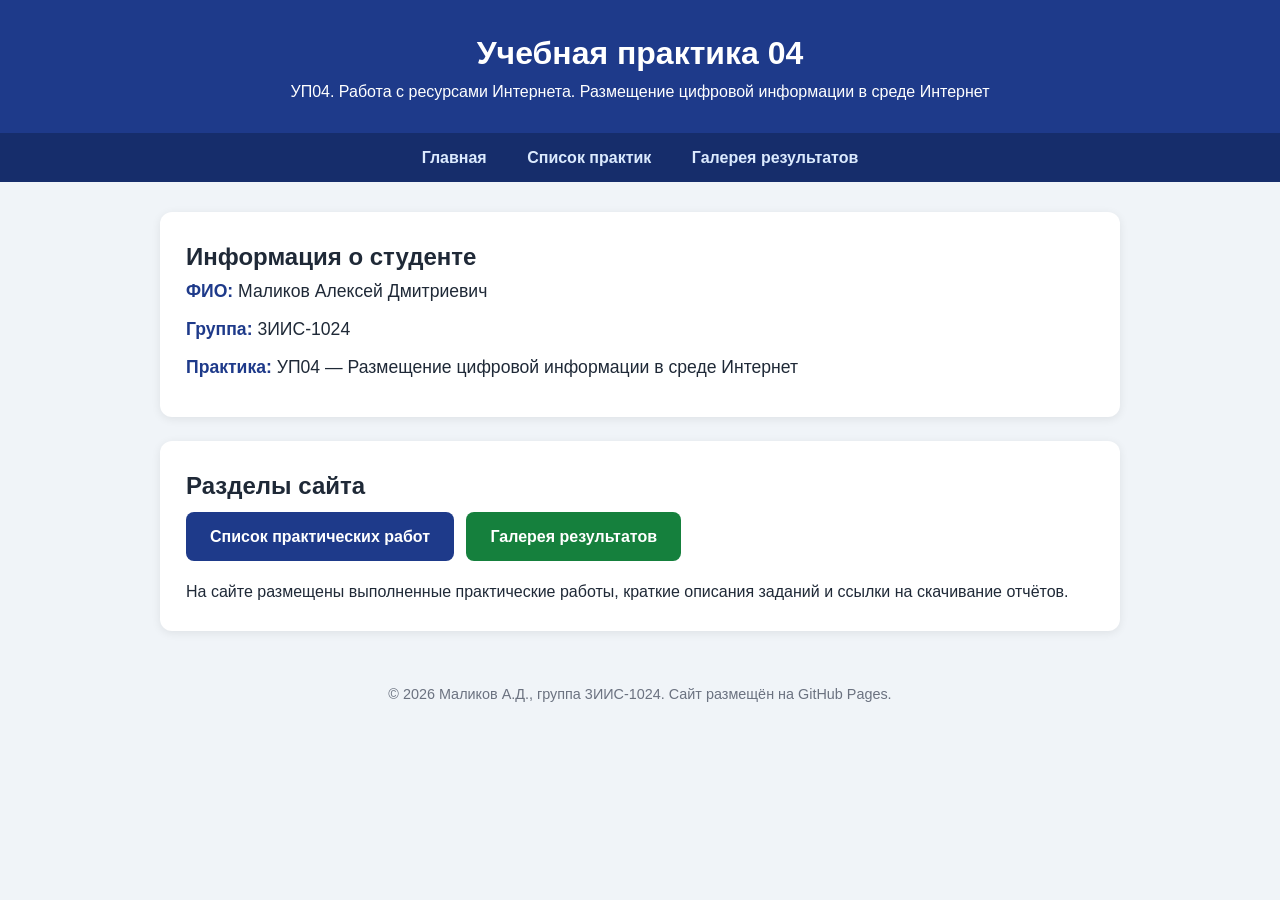
==== index.html @ ab514a06 "Add index.html" ====
<!DOCTYPE html>
<html lang="ru">
<head>
<meta charset="UTF-8">
<meta name="viewport" content="width=device-width, initial-scale=1.0">
<title>Учебная практика 04 — Главная</title>
<link rel="stylesheet" href="css/style.css">
</head>
<body>
<header>
<h1>Учебная практика 04</h1>
<p>УП04. Работа с ресурсами Интернета. Размещение цифровой информации в среде Интернет</p>
</header>
<nav>
<a href="index.html">Главная</a>
<a href="practices.html">Список практик</a>
<a href="gallery.html">Галерея результатов</a>
</nav>
<main>
<div class="card">
<h2>Информация о студенте</h2>
<div class="info-row"><b>ФИО:</b> Маликов Алексей Дмитриевич</div>
<div class="info-row"><b>Группа:</b> 3ИИС-1024</div>
<div class="info-row"><b>Практика:</b> УП04 — Размещение цифровой информации в среде Интернет</div>
</div>
<div class="card">
<h2>Разделы сайта</h2>
<a class="btn" href="practices.html">Список практических работ</a>
<a class="btn btn-green" href="gallery.html">Галерея результатов</a>
<p style="margin-top:12px">На сайте размещены выполненные практические работы, краткие описания заданий и ссылки на скачивание отчётов.</p>
</div>
</main>
<footer>© 2026 Маликов А.Д., группа 3ИИС-1024. Сайт размещён на GitHub Pages.</footer>
</body>
</html>
---- css/style.css ----
* { margin: 0; padding: 0; box-sizing: border-box; }
body { font-family: 'Segoe UI', Arial, sans-serif; background: #f0f4f8; color: #1f2937; line-height: 1.6; }
header { background: #1e3a8a; color: #fff; padding: 28px 20px; text-align: center; }
header h1 { font-size: 2rem; }
nav { background: #162d6b; padding: 12px; text-align: center; }
nav a { color: #dbeafe; text-decoration: none; margin: 0 18px; font-weight: 600; }
nav a:hover { color: #fff; text-decoration: underline; }
main { max-width: 1000px; margin: 30px auto; padding: 0 20px; }
.card { background: #fff; border-radius: 12px; padding: 26px; margin-bottom: 24px; box-shadow: 0 2px 10px rgba(0,0,0,.08); }
.btn { display: inline-block; background: #1e3a8a; color: #fff; padding: 12px 24px; border-radius: 8px; text-decoration: none; font-weight: 600; margin: 6px 8px 6px 0; }
.btn:hover { background: #162d6b; }
.btn-green { background: #15803d; } .btn-green:hover { background: #166534; }
ul.practices { list-style: none; }
ul.practices li { padding: 14px 0; border-bottom: 1px solid #e5e7eb; }
ul.practices a { color: #1e3a8a; font-weight: 600; text-decoration: none; font-size: 1.1rem; }
ul.practices a:hover { text-decoration: underline; }
.gallery { display: grid; grid-template-columns: repeat(auto-fill, minmax(280px, 1fr)); gap: 20px; }
.gallery figure { background: #fff; border-radius: 10px; overflow: hidden; box-shadow: 0 2px 8px rgba(0,0,0,.08); }
.gallery img { width: 100%; display: block; }
.gallery figcaption { padding: 10px 14px; font-size: .95rem; color: #374151; }
footer { text-align: center; padding: 22px; color: #6b7280; font-size: .9rem; margin-top: 30px; }
.info-row { margin-bottom: 10px; font-size: 1.1rem; }
.info-row b { color: #1e3a8a; }
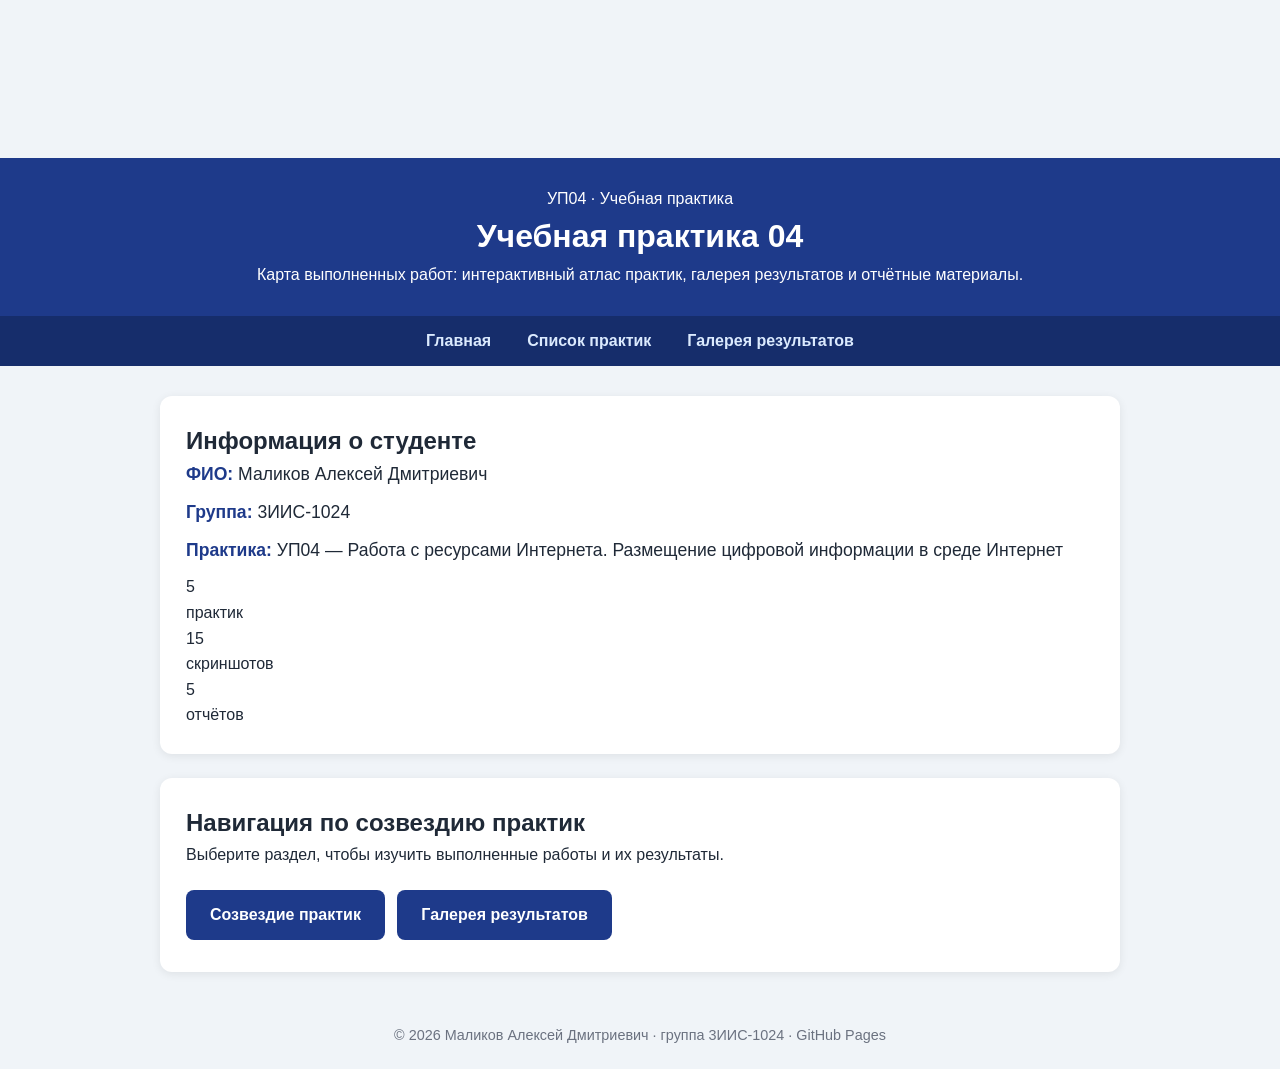
==== commit f00cebc6: "Redesign: cosmic atlas theme — index.html" ====
--- a/index.html
+++ b/index.html
@@ -3,33 +3,43 @@
 <head>
 <meta charset="UTF-8">
 <meta name="viewport" content="width=device-width, initial-scale=1.0">
-<title>Учебная практика 04 — Главная</title>
+<title>Главная — Учебная практика 04</title>
 <link rel="stylesheet" href="css/style.css">
+
 </head>
 <body>
-<header>
+<canvas id="stars"></canvas>
+<div class="page">
+<header class="hero">
+<span class="kicker">УП04 · Учебная практика</span>
 <h1>Учебная практика 04</h1>
-<p>УП04. Работа с ресурсами Интернета. Размещение цифровой информации в среде Интернет</p>
+<p class="sub">Карта выполненных работ: интерактивный атлас практик, галерея результатов и отчётные материалы.</p>
 </header>
-<nav>
-<a href="index.html">Главная</a>
-<a href="practices.html">Список практик</a>
-<a href="gallery.html">Галерея результатов</a>
-</nav>
-<main>
+<nav class="top"><a href="index.html" class="active">Главная</a><a href="practices.html" class="">Список практик</a><a href="gallery.html" class="">Галерея результатов</a></nav>
+<main class="wrap">
+
 <div class="card">
 <h2>Информация о студенте</h2>
 <div class="info-row"><b>ФИО:</b> Маликов Алексей Дмитриевич</div>
 <div class="info-row"><b>Группа:</b> 3ИИС-1024</div>
-<div class="info-row"><b>Практика:</b> УП04 — Размещение цифровой информации в среде Интернет</div>
+<div class="info-row"><b>Практика:</b> УП04 — Работа с ресурсами Интернета. Размещение цифровой информации в среде Интернет</div>
+<div class="stats">
+<div><div class="num">5</div><div class="lbl">практик</div></div>
+<div><div class="num">15</div><div class="lbl">скриншотов</div></div>
+<div><div class="num">5</div><div class="lbl">отчётов</div></div>
+</div>
 </div>
 <div class="card">
-<h2>Разделы сайта</h2>
-<a class="btn" href="practices.html">Список практических работ</a>
-<a class="btn btn-green" href="gallery.html">Галерея результатов</a>
-<p style="margin-top:12px">На сайте размещены выполненные практические работы, краткие описания заданий и ссылки на скачивание отчётов.</p>
+<h2>Навигация по созвездию практик</h2>
+<p style="color:var(--muted);margin-bottom:16px">Выберите раздел, чтобы изучить выполненные работы и их результаты.</p>
+<a class="btn" href="practices.html">Созвездие практик</a>
+<a class="btn green" href="gallery.html">Галерея результатов</a>
 </div>
+
 </main>
-<footer>© 2026 Маликов А.Д., группа 3ИИС-1024. Сайт размещён на GitHub Pages.</footer>
+<footer>© 2026 Маликов Алексей Дмитриевич · группа 3ИИС-1024 · GitHub Pages</footer>
+</div>
+<script src="js/stars.js"></script>
+
 </body>
 </html>
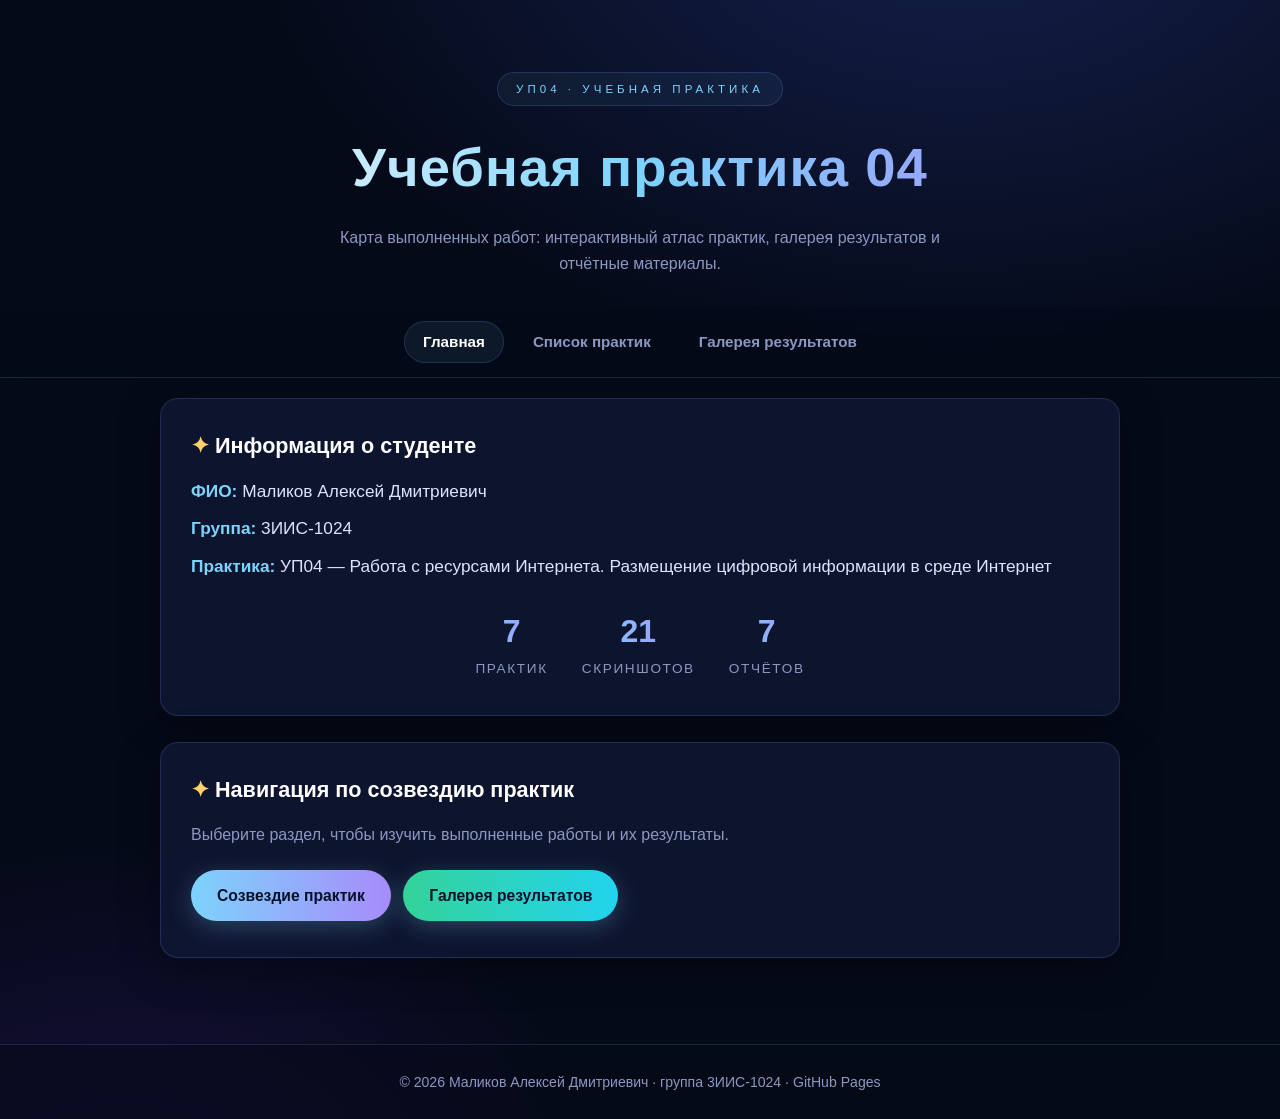
==== commit 9a5dea50: "Add practices 2-7 with real reports — index.html" ====
--- a/index.html
+++ b/index.html
@@ -5,7 +5,6 @@
 <meta name="viewport" content="width=device-width, initial-scale=1.0">
 <title>Главная — Учебная практика 04</title>
 <link rel="stylesheet" href="css/style.css">
-
 </head>
 <body>
 <canvas id="stars"></canvas>
@@ -24,9 +23,9 @@
 <div class="info-row"><b>Группа:</b> 3ИИС-1024</div>
 <div class="info-row"><b>Практика:</b> УП04 — Работа с ресурсами Интернета. Размещение цифровой информации в среде Интернет</div>
 <div class="stats">
-<div><div class="num">5</div><div class="lbl">практик</div></div>
-<div><div class="num">15</div><div class="lbl">скриншотов</div></div>
-<div><div class="num">5</div><div class="lbl">отчётов</div></div>
+<div><div class="num">7</div><div class="lbl">практик</div></div>
+<div><div class="num">21</div><div class="lbl">скриншотов</div></div>
+<div><div class="num">7</div><div class="lbl">отчётов</div></div>
 </div>
 </div>
 <div class="card">
@@ -39,7 +38,5 @@
 </main>
 <footer>© 2026 Маликов Алексей Дмитриевич · группа 3ИИС-1024 · GitHub Pages</footer>
 </div>
-<script src="js/stars.js"></script>
-
 </body>
 </html>
--- a/css/style.css
+++ b/css/style.css
@@ -1,23 +1,146 @@
+:root {
+  --bg: #050a18;
+  --bg2: #0a1230;
+  --panel: rgba(17, 26, 56, .72);
+  --line: rgba(120, 160, 255, .18);
+  --text: #dbe4ff;
+  --muted: #8b98c2;
+  --accent: #7dd3fc;
+  --accent2: #a78bfa;
+  --star: #ffd166;
+}
 * { margin: 0; padding: 0; box-sizing: border-box; }
-body { font-family: 'Segoe UI', Arial, sans-serif; background: #f0f4f8; color: #1f2937; line-height: 1.6; }
-header { background: #1e3a8a; color: #fff; padding: 28px 20px; text-align: center; }
-header h1 { font-size: 2rem; }
-nav { background: #162d6b; padding: 12px; text-align: center; }
-nav a { color: #dbeafe; text-decoration: none; margin: 0 18px; font-weight: 600; }
-nav a:hover { color: #fff; text-decoration: underline; }
-main { max-width: 1000px; margin: 30px auto; padding: 0 20px; }
-.card { background: #fff; border-radius: 12px; padding: 26px; margin-bottom: 24px; box-shadow: 0 2px 10px rgba(0,0,0,.08); }
-.btn { display: inline-block; background: #1e3a8a; color: #fff; padding: 12px 24px; border-radius: 8px; text-decoration: none; font-weight: 600; margin: 6px 8px 6px 0; }
-.btn:hover { background: #162d6b; }
-.btn-green { background: #15803d; } .btn-green:hover { background: #166534; }
+html { scroll-behavior: smooth; }
+body {
+  font-family: 'Segoe UI', 'Inter', Arial, sans-serif;
+  background: radial-gradient(1200px 800px at 75% -10%, #14204d 0%, transparent 60%),
+              radial-gradient(900px 700px at 10% 110%, #1a1040 0%, transparent 55%),
+              var(--bg);
+  color: var(--text);
+  min-height: 100vh;
+  line-height: 1.6;
+  overflow-x: hidden;
+}
+#stars { position: fixed; inset: 0; z-index: 0; pointer-events: none; }
+.page { position: relative; z-index: 1; }
+
+header.hero { text-align: center; padding: 72px 20px 30px; }
+.kicker {
+  display: inline-block; letter-spacing: .35em; font-size: .72rem; text-transform: uppercase;
+  color: var(--accent); border: 1px solid var(--line); border-radius: 999px;
+  padding: 7px 18px; background: rgba(125, 211, 252, .06); margin-bottom: 18px;
+}
+header.hero h1 {
+  font-size: clamp(2rem, 5vw, 3.4rem); font-weight: 800; letter-spacing: .02em;
+  background: linear-gradient(92deg, #fff 10%, var(--accent) 50%, var(--accent2) 90%);
+  -webkit-background-clip: text; background-clip: text; color: transparent;
+}
+header.hero p.sub { color: var(--muted); max-width: 640px; margin: 14px auto 0; }
+
+nav.top {
+  display: flex; justify-content: center; gap: 10px; flex-wrap: wrap;
+  padding: 14px; position: sticky; top: 0; z-index: 5;
+  background: rgba(5, 10, 24, .75); backdrop-filter: blur(10px);
+  border-bottom: 1px solid var(--line);
+}
+nav.top a {
+  color: var(--muted); text-decoration: none; font-weight: 600; font-size: .95rem;
+  padding: 8px 18px; border-radius: 999px; border: 1px solid transparent; transition: .2s;
+}
+nav.top a:hover, nav.top a.active { color: #fff; border-color: var(--line); background: rgba(125, 211, 252, .08); }
+
+main.wrap { max-width: 1000px; margin: 0 auto; padding: 20px 20px 60px; }
+.card {
+  background: var(--panel); border: 1px solid var(--line); border-radius: 18px;
+  padding: 30px; margin-bottom: 26px; backdrop-filter: blur(8px);
+  box-shadow: 0 10px 40px rgba(0, 0, 0, .35);
+}
+.card h2 { font-size: 1.35rem; margin-bottom: 14px; color: #fff; }
+.card h2::before { content: '✦ '; color: var(--star); }
+.info-row { margin-bottom: 10px; font-size: 1.08rem; }
+.info-row b { color: var(--accent); font-weight: 700; }
+
+.btn {
+  display: inline-block; padding: 13px 26px; border-radius: 999px; text-decoration: none;
+  font-weight: 700; font-size: .98rem; transition: .2s; margin: 6px 8px 6px 0;
+  color: #06122b; background: linear-gradient(92deg, var(--accent), var(--accent2));
+  box-shadow: 0 6px 24px rgba(125, 211, 252, .25);
+}
+.btn:hover { transform: translateY(-2px); box-shadow: 0 10px 30px rgba(167, 139, 250, .35); }
+.btn.ghost {
+  background: transparent; color: var(--accent); border: 1px solid var(--line); box-shadow: none;
+}
+.btn.ghost:hover { background: rgba(125, 211, 252, .08); }
+.btn.green { background: linear-gradient(92deg, #34d399, #22d3ee); }
+
+.stats { display: flex; gap: 34px; justify-content: center; flex-wrap: wrap; margin: 26px 0 6px; }
+.stats div { text-align: center; }
+.stats .num {
+  font-size: 2rem; font-weight: 800;
+  background: linear-gradient(92deg, var(--accent), var(--accent2));
+  -webkit-background-clip: text; background-clip: text; color: transparent;
+}
+.stats .lbl { color: var(--muted); font-size: .85rem; letter-spacing: .12em; text-transform: uppercase; }
+
+/* ---------- constellation (practices list) ---------- */
+#atlas { position: relative; width: 100%; height: 460px; margin: 10px 0 20px; }
+#atlas svg { position: absolute; inset: 0; width: 100%; height: 100%; }
+#atlas svg line { stroke: rgba(125, 211, 252, .35); stroke-width: 1.5; stroke-dasharray: 6 6; transition: .25s; }
+#atlas svg line.lit { stroke: var(--star); stroke-dasharray: none; filter: drop-shadow(0 0 6px var(--star)); }
+.star {
+  position: absolute; transform: translate(-50%, -50%); cursor: pointer; text-align: center; width: 170px;
+  user-select: none;
+}
+.star .dot {
+  width: 26px; height: 26px; margin: 0 auto 10px; border-radius: 50%;
+  background: radial-gradient(circle at 35% 35%, #fff, var(--accent) 55%, transparent 78%);
+  box-shadow: 0 0 18px var(--accent), 0 0 46px rgba(125, 211, 252, .55);
+  transition: .25s;
+}
+.star:hover .dot, .star.sel .dot {
+  background: radial-gradient(circle at 35% 35%, #fff, var(--star) 55%, transparent 78%);
+  box-shadow: 0 0 20px var(--star), 0 0 58px rgba(255, 209, 102, .7); transform: scale(1.25);
+}
+.star .name {
+  display: inline-block; font-size: 1rem; font-weight: 700; color: #fff;
+  background: rgba(10, 18, 48, .85); border: 1px solid var(--line); border-radius: 10px;
+  padding: 6px 12px; text-shadow: 0 0 10px rgba(125, 211, 252, .5);
+  transition: .2s;
+}
+.star:hover .name, .star.sel .name {
+  border-color: rgba(255, 209, 102, .6); background: rgba(42, 33, 12, .9);
+  box-shadow: 0 0 16px rgba(255, 209, 102, .25);
+}
+.star .go { display: block; margin-top: 6px; font-size: .75rem; color: var(--accent); opacity: 0; transition: .2s; }
+.star:hover .go { opacity: 1; }
+
+#detail { min-height: 210px; }
+#detail .tag { color: var(--star); letter-spacing: .25em; font-size: .72rem; text-transform: uppercase; }
+#detail h3 { color: #fff; margin: 6px 0 10px; font-size: 1.3rem; }
+#detail p { color: var(--muted); margin-bottom: 8px; }
+#detail p b { color: var(--accent); }
+.hint { text-align: center; color: var(--muted); font-size: .85rem; margin-bottom: 8px; letter-spacing: .05em; }
+
 ul.practices { list-style: none; }
-ul.practices li { padding: 14px 0; border-bottom: 1px solid #e5e7eb; }
-ul.practices a { color: #1e3a8a; font-weight: 600; text-decoration: none; font-size: 1.1rem; }
-ul.practices a:hover { text-decoration: underline; }
-.gallery { display: grid; grid-template-columns: repeat(auto-fill, minmax(280px, 1fr)); gap: 20px; }
-.gallery figure { background: #fff; border-radius: 10px; overflow: hidden; box-shadow: 0 2px 8px rgba(0,0,0,.08); }
-.gallery img { width: 100%; display: block; }
-.gallery figcaption { padding: 10px 14px; font-size: .95rem; color: #374151; }
-footer { text-align: center; padding: 22px; color: #6b7280; font-size: .9rem; margin-top: 30px; }
-.info-row { margin-bottom: 10px; font-size: 1.1rem; }
-.info-row b { color: #1e3a8a; }
+ul.practices li { padding: 14px 0; border-bottom: 1px solid var(--line); }
+ul.practices a { color: var(--text); font-weight: 600; text-decoration: none; }
+ul.practices a:hover { color: var(--accent); text-decoration: underline; }
+
+/* ---------- gallery ---------- */
+.gallery { display: grid; grid-template-columns: repeat(auto-fill, minmax(260px, 1fr)); gap: 22px; }
+.gallery figure {
+  background: var(--panel); border: 1px solid var(--line); border-radius: 14px; overflow: hidden;
+  transition: .25s; backdrop-filter: blur(6px);
+}
+.gallery figure:hover { transform: translateY(-4px); border-color: rgba(125, 211, 252, .45); box-shadow: 0 12px 34px rgba(0,0,0,.45); }
+.gallery img { width: 100%; display: block; filter: brightness(.92); }
+.gallery figcaption { padding: 12px 16px; font-size: .92rem; color: var(--muted); }
+.gallery figcaption::before { content: '✦ '; color: var(--star); }
+
+footer { position: relative; z-index: 1; text-align: center; padding: 26px; color: var(--muted); font-size: .88rem; border-top: 1px solid var(--line); background: rgba(5,10,24,.6); }
+
+@media (max-width: 640px) {
+  #atlas { height: 560px; }
+  .star { width: 100px; }
+  .stats { gap: 20px; }
+}
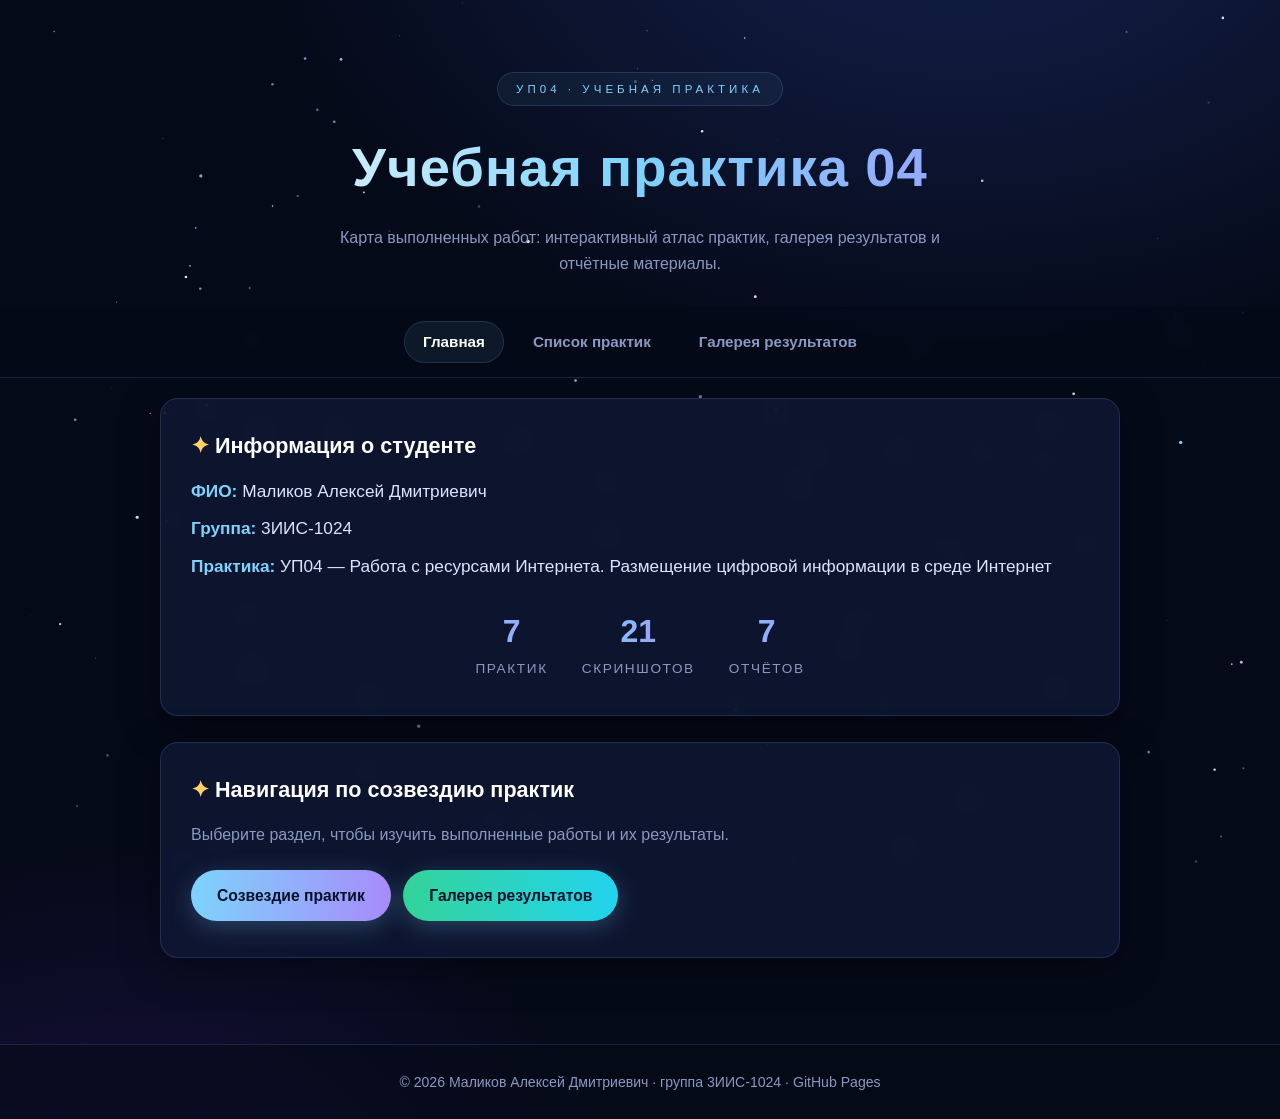
==== commit 0252d5e3: "Add gallery lightbox, restore starfield — index.html" ====
--- a/index.html
+++ b/index.html
@@ -38,5 +38,7 @@
 </main>
 <footer>© 2026 Маликов Алексей Дмитриевич · группа 3ИИС-1024 · GitHub Pages</footer>
 </div>
+
+<script src="js/stars.js"></script>
 </body>
 </html>
--- a/css/style.css
+++ b/css/style.css
@@ -137,6 +137,32 @@
 .gallery figcaption { padding: 12px 16px; font-size: .92rem; color: var(--muted); }
 .gallery figcaption::before { content: '✦ '; color: var(--star); }
 
+/* ---------- lightbox ---------- */
+#lightbox {
+  position: fixed; inset: 0; z-index: 100; display: none;
+  background: rgba(3, 6, 16, .92); backdrop-filter: blur(6px);
+  align-items: center; justify-content: center;
+}
+#lightbox.open { display: flex; animation: lbIn .2s ease; }
+@keyframes lbIn { from { opacity: 0; } to { opacity: 1; } }
+.lb-figure { max-width: min(92vw, 1280px); text-align: center; }
+.lb-figure img {
+  max-width: 100%; max-height: 80vh; border-radius: 12px;
+  border: 1px solid var(--line); box-shadow: 0 20px 80px rgba(0, 0, 0, .6);
+}
+.lb-figure figcaption { margin-top: 14px; color: var(--text); font-size: 1.05rem; }
+.lb-btn {
+  position: absolute; z-index: 101; border: 1px solid var(--line);
+  background: rgba(17, 26, 56, .85); color: #fff; cursor: pointer;
+  border-radius: 50%; transition: .2s; line-height: 1;
+}
+.lb-btn:hover { background: rgba(125, 211, 252, .2); border-color: var(--accent); }
+.lb-close { top: 20px; right: 24px; width: 46px; height: 46px; font-size: 1.2rem; }
+.lb-prev, .lb-next { top: 50%; transform: translateY(-50%); width: 54px; height: 54px; font-size: 2rem; }
+.lb-prev { left: 20px; } .lb-next { right: 20px; }
+.lb-count { position: absolute; bottom: 22px; left: 50%; transform: translateX(-50%);
+  color: var(--muted); font-size: .95rem; letter-spacing: .1em; }
+
 footer { position: relative; z-index: 1; text-align: center; padding: 26px; color: var(--muted); font-size: .88rem; border-top: 1px solid var(--line); background: rgba(5,10,24,.6); }
 
 @media (max-width: 640px) {
